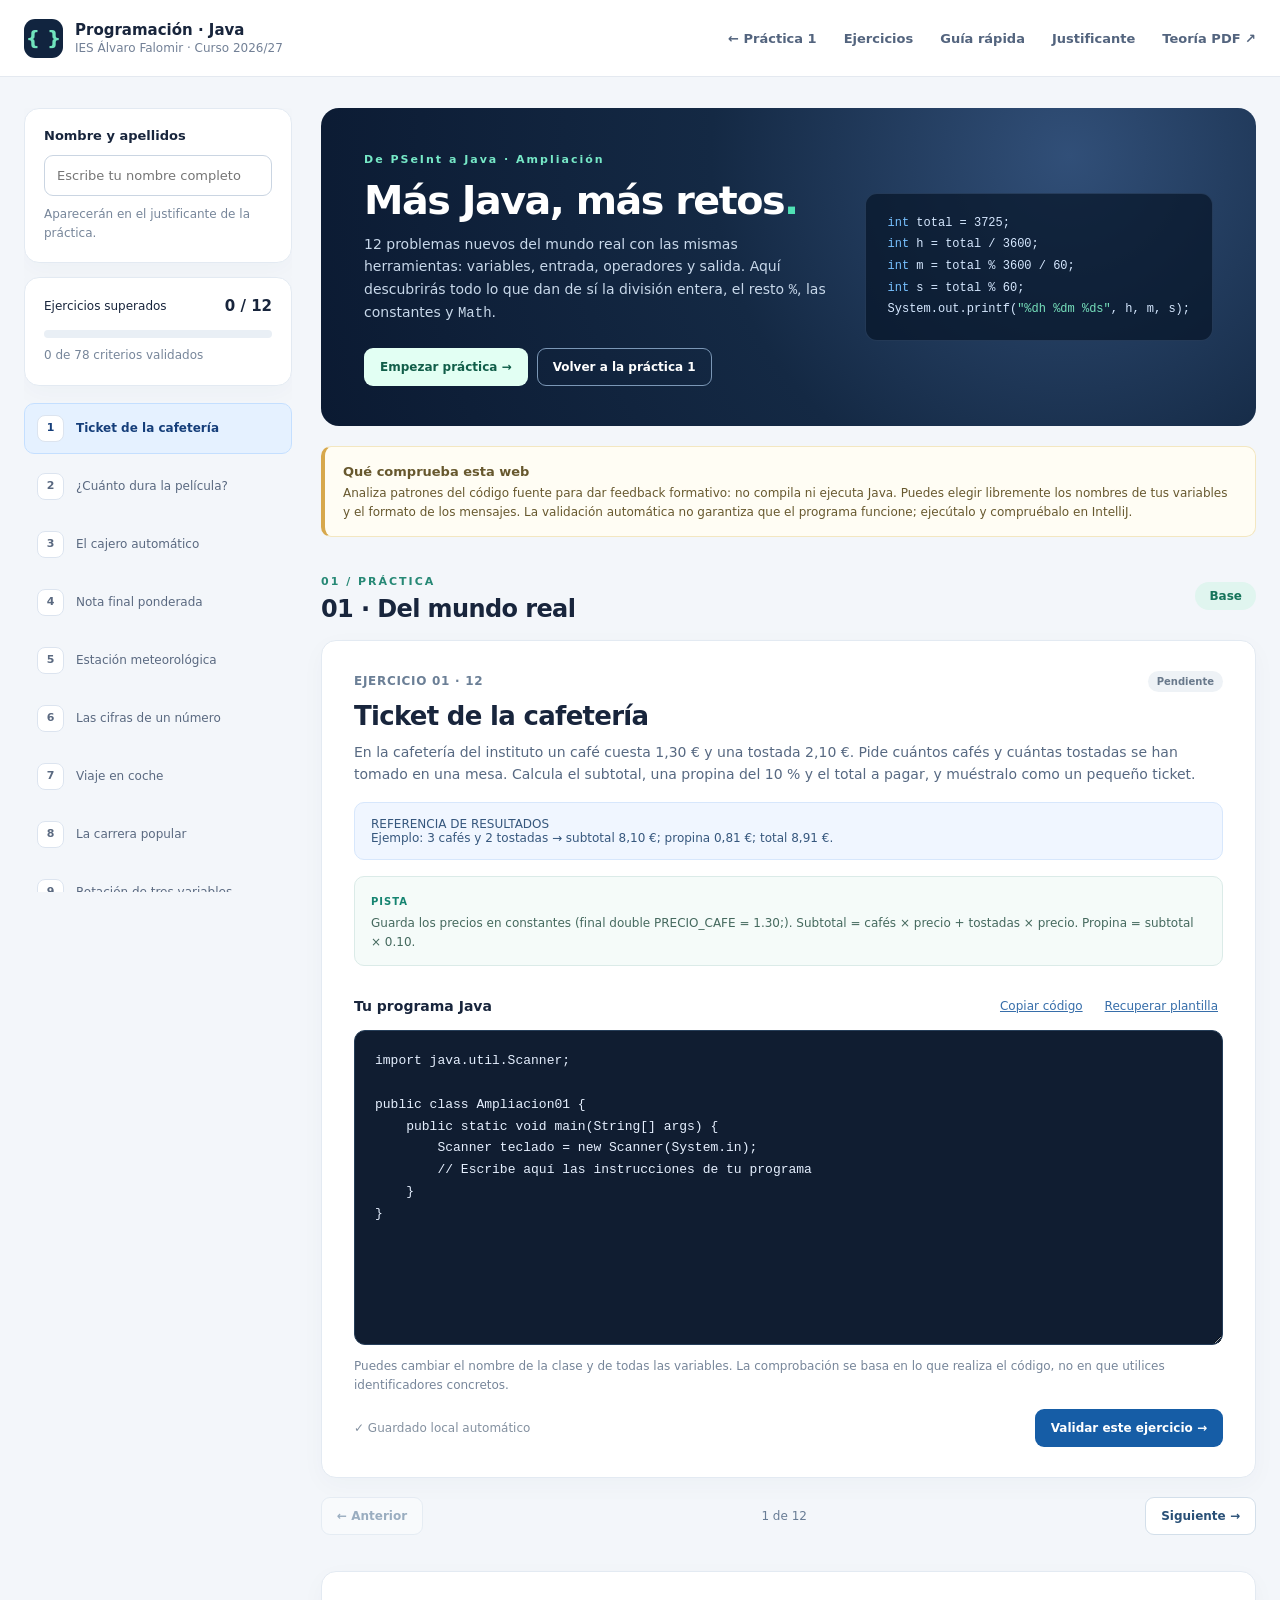
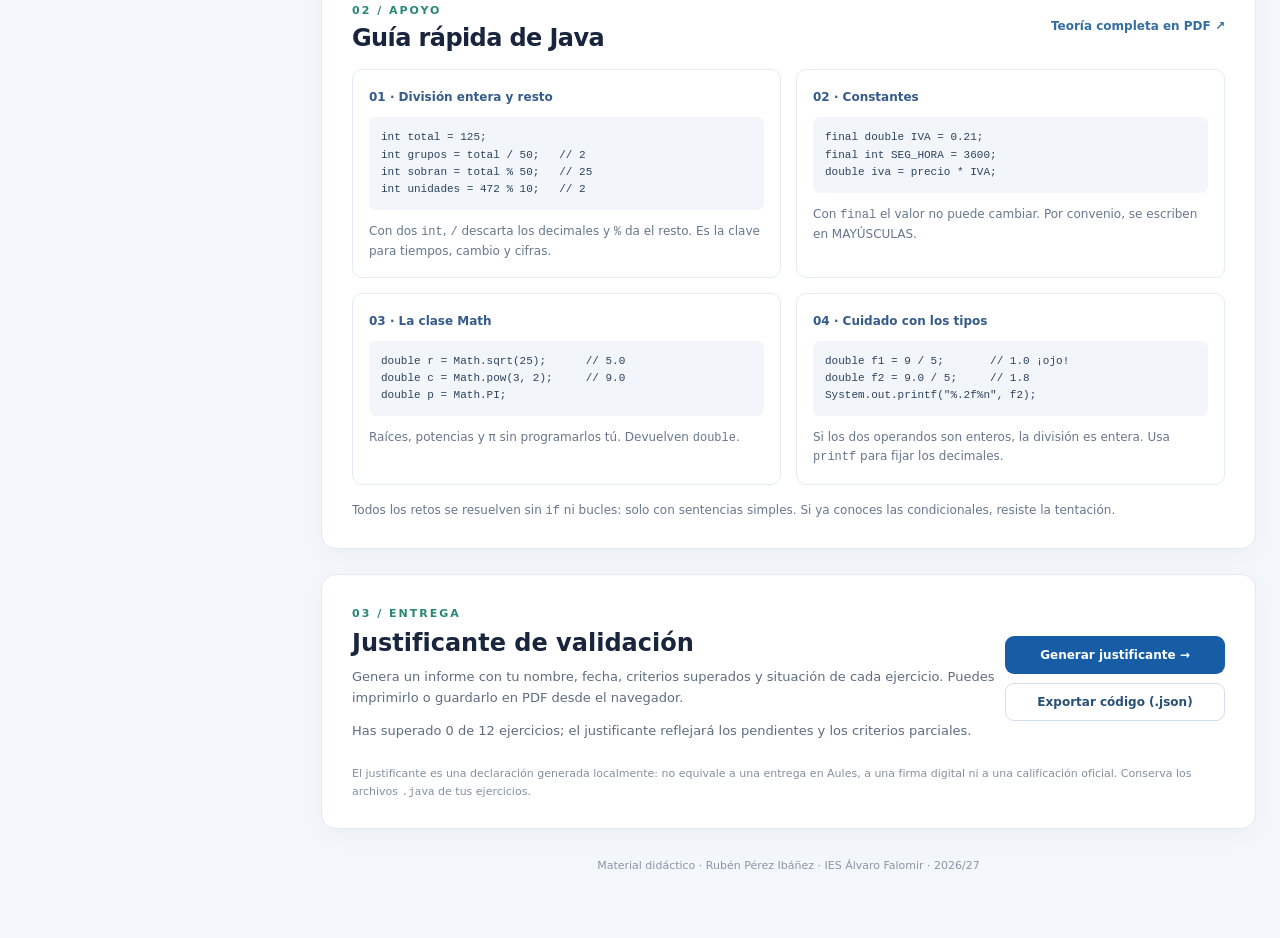
==== ampliacion.html @ 6fe782b8 "actualización amplaicion" ====
<!doctype html>
<html lang="es">
<head>
  <meta charset="utf-8">
  <meta name="viewport" content="width=device-width, initial-scale=1">
  <meta name="theme-color" content="#111d34">
  <meta name="description" content="Ampliación de Java: 12 retos de sentencias simples con autovalidación formativa y justificante imprimible.">
  <title>Java paso a paso · Ampliación · Rubén Pérez Ibáñez</title>
  <link rel="stylesheet" href="styles.css">
  <script defer src="validator.js"></script>
  <script defer src="validator-ampliacion.js"></script>
  <script defer src="app.js"></script>
</head>
<body>
  <header class="topbar">
    <a href="#inicio" class="brand"><span class="brand-mark">{ }</span><span><strong>Programación · Java</strong><small>IES Álvaro Falomir · Curso 2026/27</small></span></a>
    <nav class="toplinks" aria-label="Navegación principal"><a href="index.html">← Práctica 1</a><a href="#ejercicios">Ejercicios</a><a href="#guia">Guía rápida</a><a href="#entrega">Justificante</a><a href="material/Teoria_Java_elementos_basicos.pdf" target="_blank" rel="noopener">Teoría PDF ↗</a></nav>
  </header>

  <main id="inicio" class="shell">
    <aside class="sidebar">
      <section class="panel student-panel"><label for="studentName">Nombre y apellidos</label><input type="text" id="studentName" maxlength="120" placeholder="Escribe tu nombre completo" autocomplete="name"><p class="muted">Aparecerán en el justificante de la práctica.</p></section>
      <section class="panel progress-panel"><div class="inline"><span>Ejercicios superados</span><strong id="progressTotal">0 / 12</strong></div><div class="track"><div id="progressBar"></div></div><p class="muted" id="progressDetail">0 criterios validados</p></section>
      <nav id="exerciseNav" class="exercise-nav" aria-label="Seleccionar ejercicio"></nav>
      <section class="panel side-info"><strong>Modalidad de trabajo</strong><p>Resuelve cada ejercicio en <b>IntelliJ IDEA</b> y pega tu código aquí para recibir orientaciones. Los resultados se conservan en este navegador.</p><button id="resetBtn" class="btn subtle danger" type="button">Borrar mi progreso</button></section>
    </aside>

    <div class="workspace">
      <section class="hero"><div><span class="eyebrow">De PSeInt a Java · Ampliación</span><h1>Más Java, más retos<span class="dot">.</span></h1><p>12 problemas nuevos del mundo real con las mismas herramientas: variables, entrada, operadores y salida. Aquí descubrirás todo lo que dan de sí la división entera, el resto <code>%</code>, las constantes y <code>Math</code>.</p><div class="hero-actions"><a class="btn light" href="#ejercicios">Empezar práctica →</a><a class="btn outline-light" href="index.html">Volver a la práctica 1</a></div></div><pre aria-hidden="true"><span>int</span> total = 3725;
<span>int</span> h = total / 3600;
<span>int</span> m = total % 3600 / 60;
<span>int</span> s = total % 60;
System.out.printf(<em>"%dh %dm %ds"</em>, h, m, s);</pre></section>
      <section class="notice" role="note"><strong>Qué comprueba esta web</strong><p>Analiza patrones del código fuente para dar feedback formativo: no compila ni ejecuta Java. Puedes elegir libremente los nombres de tus variables y el formato de los mensajes. La validación automática no garantiza que el programa funcione; ejecútalo y compruébalo en IntelliJ.</p></section>
      <section id="ejercicios" class="exercise-area"><div class="section-head"><div><span class="eyebrow dark">01 / PRÁCTICA</span><h2 id="exerciseHeading">Ampliación · Sentencias simples</h2></div><span id="levelBadge" class="badge">Base</span></div>
        <div class="exercise-card"><div class="number-row"><span id="exerciseNumber">Ejercicio 01 · 12</span><span id="exerciseState" class="pill">Pendiente</span></div><h3 id="exerciseTitle"></h3><p id="exerciseDesc" class="desc"></p><div id="exerciseData" class="data-box" hidden></div><div class="hint"><span>PISTA</span><p id="exerciseHint"></p></div>
          <div class="editor-head"><label for="codeEditor">Tu programa Java</label><div class="editor-actions"><button id="copyBtn" class="text-btn" type="button">Copiar código</button><button id="templateBtn" class="text-btn" type="button">Recuperar plantilla</button></div></div>
          <textarea id="codeEditor" spellcheck="false" autocapitalize="off" autocomplete="off" autocorrect="off" aria-describedby="editorHelp"></textarea><p id="editorHelp" class="muted editor-help">Puedes cambiar el nombre de la clase y de todas las variables. La comprobación se basa en lo que realiza el código, no en que utilices identificadores concretos.</p>
          <div class="editor-bottom"><span id="saveState" role="status">Guardado local automático</span><button id="validateBtn" class="btn primary" type="button">Validar este ejercicio →</button></div>
          <div id="feedback" class="feedback" aria-live="polite" hidden></div>
        </div>
        <div class="exercise-pagination"><button id="prevBtn" class="btn outline" type="button">← Anterior</button><span id="pagerText">1 de 12</span><button id="nextBtn" class="btn outline" type="button">Siguiente →</button></div>
      </section>

      <section id="guia" class="section-panel guide"><div class="section-head"><div><span class="eyebrow dark">02 / APOYO</span><h2>Guía rápida de Java</h2></div><a href="material/Teoria_Java_elementos_basicos.pdf" target="_blank" rel="noopener" class="small-link">Teoría completa en PDF ↗</a></div><div class="guide-grid"><article><b>01 · División entera y resto</b><pre>int total = 125;
int grupos = total / 50;   // 2
int sobran = total % 50;   // 25
int unidades = 472 % 10;   // 2</pre><p>Con dos <code>int</code>, <code>/</code> descarta los decimales y <code>%</code> da el resto. Es la clave para tiempos, cambio y cifras.</p></article><article><b>02 · Constantes</b><pre>final double IVA = 0.21;
final int SEG_HORA = 3600;
double iva = precio * IVA;</pre><p>Con <code>final</code> el valor no puede cambiar. Por convenio, se escriben en MAYÚSCULAS.</p></article><article><b>03 · La clase Math</b><pre>double r = Math.sqrt(25);      // 5.0
double c = Math.pow(3, 2);     // 9.0
double p = Math.PI;</pre><p>Raíces, potencias y π sin programarlos tú. Devuelven <code>double</code>.</p></article><article><b>04 · Cuidado con los tipos</b><pre>double f1 = 9 / 5;       // 1.0 ¡ojo!
double f2 = 9.0 / 5;     // 1.8
System.out.printf("%.2f%n", f2);</pre><p>Si los dos operandos son enteros, la división es entera. Usa <code>printf</code> para fijar los decimales.</p></article></div><p class="guide-foot">Todos los retos se resuelven sin <code>if</code> ni bucles: solo con sentencias simples. Si ya conoces las condicionales, resiste la tentación.</p></section>
      <section id="entrega" class="finish section-panel"><div><span class="eyebrow dark">03 / ENTREGA</span><h2>Justificante de validación</h2><p>Genera un informe con tu nombre, fecha, criterios superados y situación de cada ejercicio. Puedes imprimirlo o guardarlo en PDF desde el navegador.</p><p id="finishStatus" class="muted"></p></div><div class="finish-actions"><button class="btn primary" type="button" id="receiptBtn">Generar justificante →</button><button class="btn outline" type="button" id="exportBtn">Exportar código (.json)</button></div><p class="legal">El justificante es una declaración generada localmente: no equivale a una entrega en Aules, a una firma digital ni a una calificación oficial. Conserva los archivos <code>.java</code> de tus ejercicios.</p></section>
      <footer class="footer">Material didáctico · Rubén Pérez Ibáñez · IES Álvaro Falomir · 2026/27</footer>
    </div>
  </main>

  <div id="receiptModal" class="modal" hidden><div class="backdrop" data-close></div><section class="modal-dialog" role="dialog" aria-modal="true" aria-labelledby="receiptTitle"><div class="modal-toolbar"><strong>Vista previa del justificante</strong><div><button id="printBtn" class="btn primary" type="button">Imprimir / Guardar PDF</button><button id="downloadBtn" class="btn outline" type="button">Descargar HTML</button><button class="btn subtle" type="button" data-close aria-label="Cerrar">Cerrar ×</button></div></div><article id="receiptDocument" class="receipt-document"></article></section></div>
</body>
</html>
---- styles.css ----
:root{font-family:Inter,ui-sans-serif,system-ui,-apple-system,BlinkMacSystemFont,"Segoe UI",sans-serif;color:#18253c;background:#f3f6fa;font-synthesis:none;scroll-behavior:smooth}*{box-sizing:border-box}body{margin:0}button,input,textarea{font:inherit}button{cursor:pointer}a{color:inherit;text-decoration:none}a:focus-visible,button:focus-visible,textarea:focus-visible,input:focus-visible{outline:3px solid #68a6ff;outline-offset:2px}h1,h2,h3,p{margin-top:0}p{line-height:1.6}.topbar{height:77px;background:#fff;border-bottom:1px solid #e4e9f0;display:flex;justify-content:space-between;align-items:center;padding:0 max(24px,calc((100vw - 1430px)/2));gap:24px;position:sticky;top:0;z-index:5}.brand{display:flex;align-items:center;gap:12px;white-space:nowrap}.brand-mark{width:39px;height:39px;border-radius:11px;background:#11243f;color:#70e4bd;display:grid;place-items:center;font-weight:800;font-size:20px}.brand strong,.brand small{display:block}.brand strong{font-size:15px}.brand small{color:#728096;margin-top:2px;font-size:12px}.toplinks{display:flex;align-items:center;gap:27px;color:#53647e;font-size:13px;font-weight:650}.toplinks a:hover,.small-link:hover{text-decoration:underline}.shell{max-width:1430px;margin:0 auto;padding:31px 24px 72px;display:grid;grid-template-columns:268px minmax(0,1fr);align-items:start;gap:29px}.sidebar{position:sticky;top:108px;max-height:calc(100vh - 116px);overflow:auto;scrollbar-width:thin}.panel,.exercise-card,.section-panel{border:1px solid #e3eaf2;background:#fff;border-radius:15px;box-shadow:0 7px 25px #20385708}.panel{padding:19px;margin-bottom:14px}.panel label{font-size:13px;font-weight:800;display:block;margin-bottom:12px}.panel input{border:1px solid #cad5e2;border-radius:9px;width:100%;padding:12px;font-size:13px}.muted{color:#77869a;font-size:12px;line-height:1.6}.student-panel .muted{margin:9px 0 0}.inline,.number-row,.editor-head,.editor-bottom,.exercise-pagination,.section-head{display:flex;justify-content:space-between;align-items:center;gap:13px}.inline{font-size:12px}.inline strong{font-size:15px}.track{height:8px;border-radius:10px;background:#e9eff5;overflow:hidden;margin:15px 0 8px}.track>div{height:100%;width:0;background:linear-gradient(90deg,#10af92,#45d2a0);transition:width .25s}.progress-panel p{margin:0}.exercise-nav{display:grid;gap:7px;margin:17px 0}.nav-item{width:100%;border:1px solid transparent;background:transparent;text-align:left;display:flex;align-items:center;gap:12px;border-radius:10px;padding:11px 12px;color:#5a6980;font-size:12px;line-height:1.35}.nav-item:hover{background:#eaf0f8}.nav-item.active{background:#e5f1ff;border-color:#c4dfff;color:#153e7a;font-weight:750}.nav-id{width:27px;height:27px;background:#fff;border:1px solid #dce4ef;border-radius:8px;display:grid;place-items:center;flex:none;font-size:11px;font-weight:700}.nav-item.done .nav-id{background:#d9f8ec;border-color:#b1ebd6;color:#087b57}.nav-item.partial .nav-id{background:#fff5d9;border-color:#f8e6ae;color:#95690b}.side-info strong{font-size:13px}.side-info p{font-size:12px;color:#627186;margin:9px 0 12px}.side-info button{width:100%;justify-content:center}.workspace{min-width:0}.hero{border-radius:18px;background:radial-gradient(circle at 80% 15%,#314f78 0,#142944 45%,#0b1a32 100%);color:white;display:flex;gap:25px;align-items:center;justify-content:space-between;padding:40px 43px;min-height:265px;overflow:hidden}.eyebrow{font-size:11px;letter-spacing:2px;font-weight:800;color:#76e8c7}.eyebrow.dark{color:#268875}.hero h1{font-size:clamp(31px,3.1vw,45px);margin:10px 0;font-weight:850;letter-spacing:-1.5px}.dot{color:#50e1b5}.hero p{color:#c8d8ea;max-width:590px;margin-bottom:23px;font-size:14px}.hero pre{color:#d6e8ff;background:#071427b3;padding:19px 22px;border:1px solid #52729b55;border-radius:12px;font:12px/1.8 ui-monospace,SFMono-Regular,Menlo,monospace;white-space:pre;flex:none}.hero pre span{color:#77c1ff}.hero pre em{color:#77e1bc;font-style:normal}.hero-actions{display:flex;gap:9px;flex-wrap:wrap}.btn{border:1px solid transparent;border-radius:9px;padding:10px 15px;font-size:12px;font-weight:750;display:inline-flex;align-items:center;justify-content:center;gap:5px;min-height:38px;transition:transform .12s,filter .12s}.btn:hover{filter:brightness(.96);transform:translateY(-1px)}.btn:disabled{opacity:.44;cursor:not-allowed;transform:none}.btn.primary{background:#165da6;color:white}.btn.light{background:#e2fff3;color:#115e49}.btn.outline-light{background:transparent;border-color:#7b97b6;color:#fff}.btn.outline{background:#fff;border-color:#d3dfea;color:#295077}.btn.subtle{background:#f3f6fa;color:#42566c}.btn.danger{color:#b64248}.notice{background:#fffdf4;border:1px solid #f3e7c1;border-left:4px solid #d7a84c;border-radius:10px;margin:20px 0 33px;padding:14px 18px;color:#67582e}.notice strong{font-size:13px}.notice p{margin:4px 0 0;font-size:12px}.section-head{margin:0 0 17px}.section-head h2{font-size:24px;letter-spacing:-.6px;margin:6px 0 0}.badge{background:#e0f5ef;color:#16745b;border-radius:30px;padding:7px 14px;font-size:12px;font-weight:750}.exercise-card{padding:30px 32px}.number-row{margin-bottom:9px;font-size:12px;letter-spacing:.7px;color:#6b7f96;font-weight:800;text-transform:uppercase}.pill{border-radius:30px;background:#eef2f6;color:#69798b;padding:5px 9px;font-size:10px;text-transform:none;letter-spacing:0}.pill.ok{color:#137756;background:#ddf8ed}.pill.partial{color:#92660b;background:#fff3d5}.exercise-card h3{font-size:26px;margin:8px 0 10px;letter-spacing:-.7px}.exercise-card .desc{font-size:14px;white-space:pre-line;color:#576982}.data-box{background:#f0f6ff;border:1px solid #d7e7fc;border-radius:10px;padding:14px 16px;white-space:pre-line;font-size:12px;color:#36577d;margin:16px 0}.hint{border:1px solid #dbebe8;background:#f5fbf9;border-radius:10px;padding:13px 16px;margin:15px 0 28px}.hint span{font-size:10px;letter-spacing:1px;color:#158471;font-weight:850}.hint p{margin:5px 0 0;color:#45695e;font-size:12px}.editor-head{margin-bottom:12px}.editor-head label{font-size:14px;font-weight:800}.editor-actions{display:flex;gap:12px}.text-btn{border:0;background:none;color:#376eaa;font-size:12px;padding:5px;text-decoration:underline}.text-btn:hover{color:#0b477d}textarea{background:#101d31;color:#e6f0ff;width:100%;height:315px;padding:19px 20px;border:1px solid #263e59;border-radius:11px;resize:vertical;tab-size:4;font:13px/1.68 ui-monospace,SFMono-Regular,Consolas,monospace}.editor-help{margin:8px 0 14px}.editor-bottom{flex-wrap:wrap}.editor-bottom span{font-size:12px;color:#8491a0}.feedback{margin-top:22px;border:1px solid #d8e2eb;background:#f6f8fb;border-radius:12px;padding:20px}.feedback.success{border-color:#b9e8d0;background:#f1fcf6}.feedback.partial{border-color:#f2dfb2;background:#fffaf0}.feedback h4{margin:0 0 7px;font-size:14px}.feedback .feedback-summary{margin:0 0 12px;font-size:12px;color:#556984}.check-list{display:grid;gap:7px}.check-row{display:flex;gap:9px;font-size:12px;line-height:1.5;align-items:baseline}.check-row .check-sign{font-weight:900;color:#b47b12;min-width:16px}.check-row.passed .check-sign{color:#0f9266}.check-row.pending{color:#7b6d55}.exercise-pagination{margin:19px 0 36px}.exercise-pagination span{color:#687c95;font-size:12px}.section-panel{padding:27px 30px;margin-top:25px}.guide-grid{display:grid;grid-template-columns:1fr 1fr;gap:15px}.guide-grid article{border:1px solid #e4edf5;border-radius:10px;padding:16px;min-width:0}.guide-grid b{color:#355b8a;font-size:12px}.guide-grid pre{font:11px/1.55 ui-monospace,Consolas,monospace;white-space:pre-wrap;background:#f2f5f9;color:#2c435e;padding:12px;border-radius:7px;overflow-x:auto;margin:12px 0}.guide-grid p,.guide-foot{font-size:12px;color:#67778d;margin:0}.guide-foot{margin-top:16px}.small-link{color:#336ea1;font-size:12px;font-weight:650}.finish{display:flex;align-items:center;flex-wrap:wrap;gap:10px;justify-content:space-between}.finish>div:first-child{flex:1 1 360px}.finish h2{margin:8px 0 10px}.finish p{font-size:13px;color:#5d6d81}.finish-actions{display:grid;gap:9px}.finish-actions .btn{width:220px}.finish .legal{width:100%;margin:0;font-size:11px;color:#8290a0}.footer{text-align:center;color:#8a96a5;font-size:11px;margin-top:30px}.modal[hidden]{display:none}.modal{position:fixed;inset:0;z-index:10;display:grid;place-items:center;padding:18px}.backdrop{position:absolute;inset:0;background:#0a1934b8}.modal-dialog{position:relative;z-index:1;width:min(940px,100%);max-height:95vh;overflow:auto;background:#edf2f8;border-radius:16px;padding:18px}.modal-toolbar{position:sticky;top:-18px;z-index:2;background:#edf2f8;padding:9px 2px 15px;display:flex;align-items:center;justify-content:space-between;gap:14px;flex-wrap:wrap}.modal-toolbar strong{font-size:13px}.modal-toolbar>div{display:flex;gap:7px;flex-wrap:wrap}.receipt-document{background:white;max-width:790px;margin:0 auto;padding:42px 45px;min-height:740px;box-shadow:0 6px 25px #25365017;color:#1b293d}.receipt-head{display:flex;gap:15px;align-items:center;border-bottom:2px solid #243d5b;padding-bottom:18px}.receipt-mark{width:46px;height:46px;display:grid;place-items:center;border-radius:12px;background:#e5f8ef;color:#147954;font-size:26px;font-weight:900}.receipt-head span{font-size:12px;color:#728096}.receipt-head h2{margin:4px 0 0;font-size:24px}.receipt-grid{display:grid;grid-template-columns:1fr 1fr;gap:12px;margin-top:19px}.receipt-grid div{border:1px solid #e8edf3;background:#f7f9fc;padding:11px 13px;border-radius:7px;min-width:0}.receipt-grid .wide{grid-column:1/-1}.receipt-grid span{display:block;color:#748299;font-size:10px;margin-bottom:4px}.receipt-grid strong{display:block;overflow-wrap:anywhere;font-size:12px}.receipt-document h3{font-size:15px;margin:23px 0 8px}.receipt-table{width:100%;border-collapse:collapse;font-size:11px}.receipt-table th{background:#f0f5fa;color:#607189;text-align:left}.receipt-table th,.receipt-table td{padding:9px 7px;border-bottom:1px solid #e1e8ef;vertical-align:top}.receipt-table .done{color:#117452;font-weight:800}.receipt-table .partial{color:#98711e;font-weight:800}.receipt-table .pending{color:#8c96a3}.receipt-note{font-size:10px;color:#7b899b;margin-top:20px}.receipt-code{font-family:ui-monospace,Consolas,monospace;letter-spacing:1px;font-size:12px}@media(max-width:1120px){.hero pre{display:none}.toplinks{gap:14px}}@media(max-width:800px){.topbar{position:static;height:auto;padding:13px 18px;align-items:flex-start;flex-wrap:wrap}.toplinks{flex-wrap:wrap;gap:12px}.shell{display:block;padding:17px 15px}.sidebar{position:static;max-height:none;display:grid;grid-template-columns:1fr 1fr;gap:8px;margin-bottom:15px}.sidebar .panel{margin:0}.exercise-nav{grid-column:1/-1;grid-template-columns:repeat(4,minmax(0,1fr));margin:0}.nav-item{font-size:0;justify-content:center;padding:6px}.nav-item .nav-id{font-size:12px}.side-info{grid-column:1/-1}.hero{min-height:auto;padding:26px}.exercise-card{padding:21px 16px}.section-panel{padding:22px 17px}.guide-grid{grid-template-columns:1fr}.receipt-document{padding:25px 18px}.receipt-grid{grid-template-columns:1fr}.receipt-grid .wide{grid-column:auto}}@media(max-width:420px){.sidebar{grid-template-columns:1fr}.hero h1{font-size:32px}.editor-head{align-items:flex-start}.editor-actions{gap:3px}.modal{padding:0}.modal-dialog{height:100vh;max-height:100vh;border-radius:0}.receipt-table{font-size:9px}}
@media print{@page{size:A4;margin:13mm}body{background:#fff!important}.topbar,.shell,.modal-toolbar,.backdrop{display:none!important}.modal{display:block!important;position:static!important;padding:0!important}.modal[hidden]{display:none!important}.modal-dialog{display:block!important;position:static!important;max-height:none!important;overflow:visible!important;width:100%!important;padding:0!important;background:#fff!important}.receipt-document{max-width:none!important;min-height:0!important;padding:0!important;box-shadow:none!important}.receipt-head{break-after:avoid}.receipt-grid div,.receipt-table tr{break-inside:avoid}.receipt-table th,.receipt-table td{padding:7px 6px}.receipt-note{margin-top:18px}}
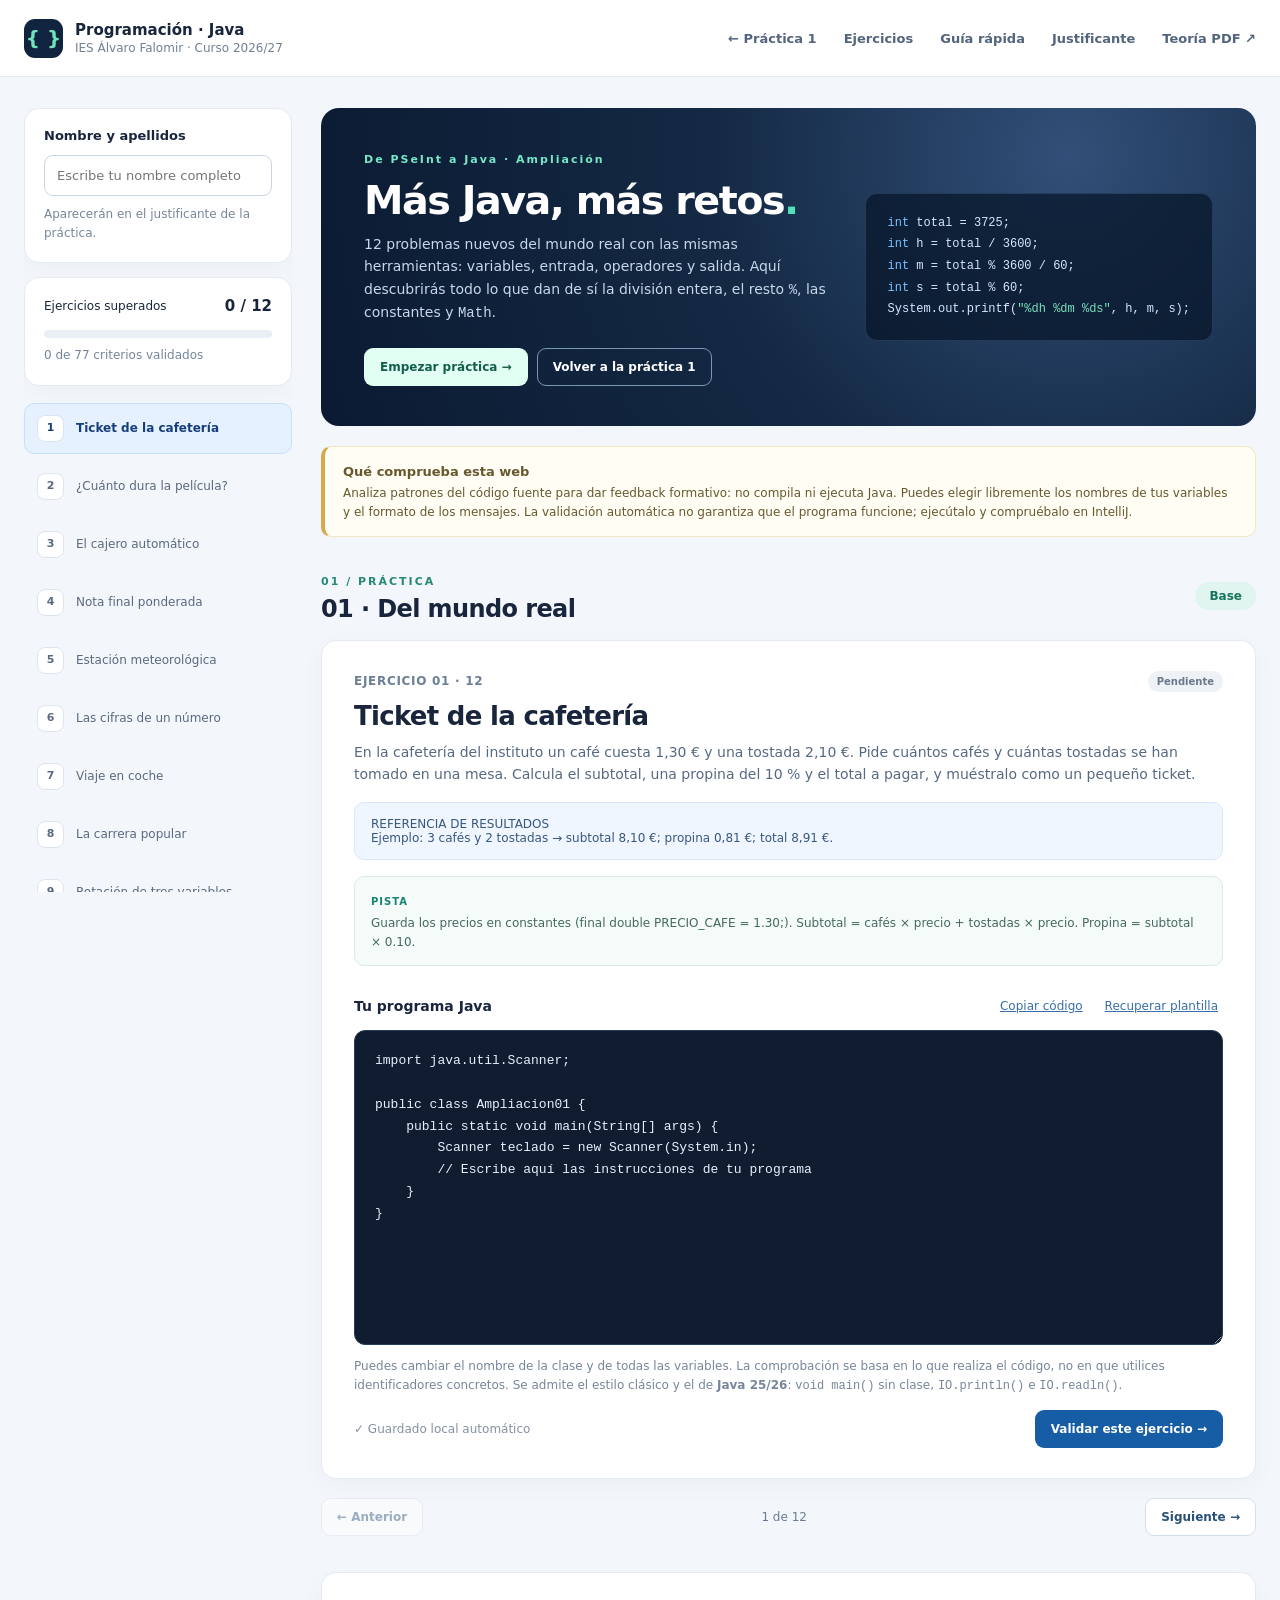
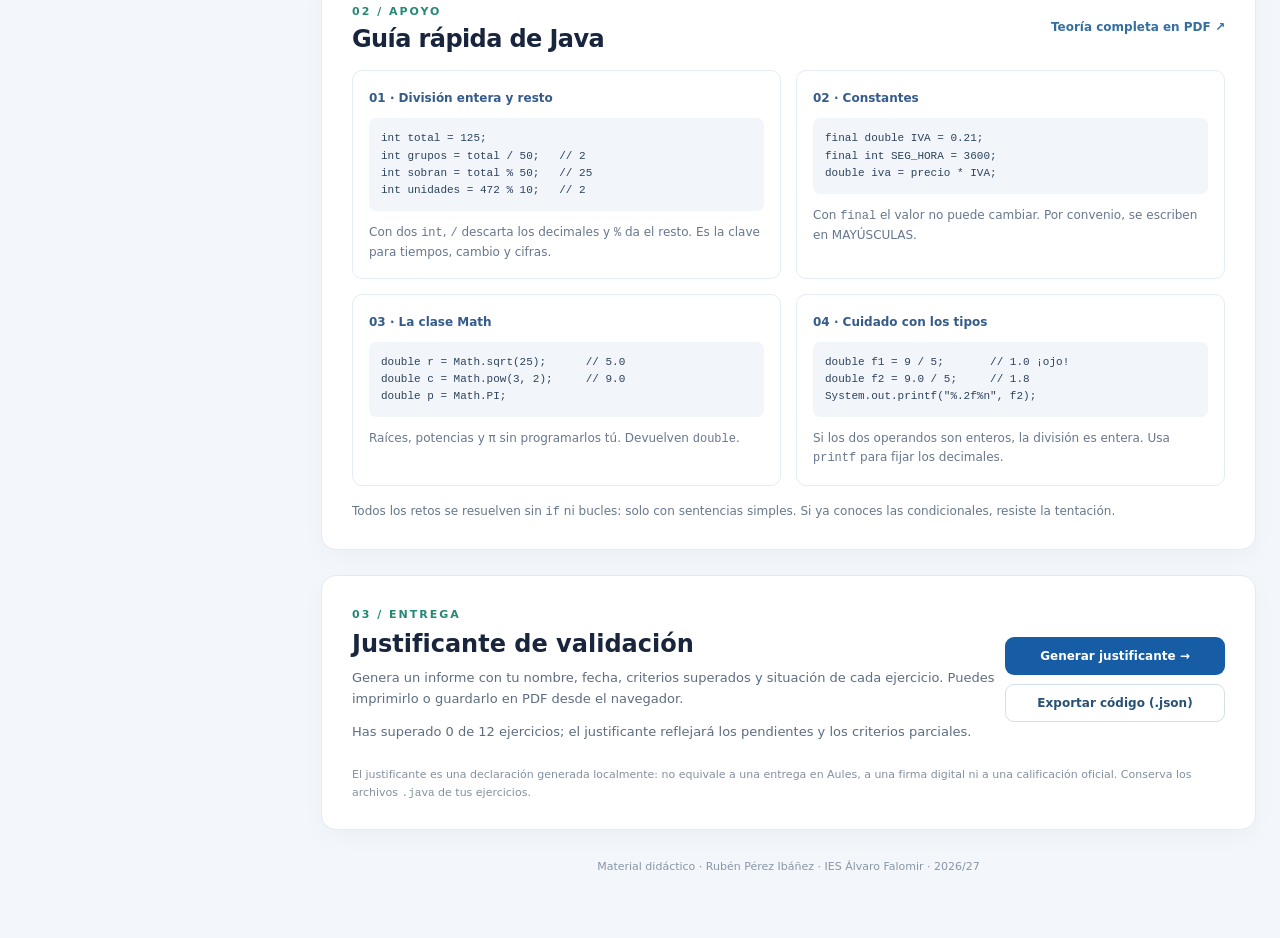
==== commit a1e1271c: "actualización amplaicion" ====
--- a/ampliacion.html
+++ b/ampliacion.html
@@ -35,7 +35,7 @@
       <section id="ejercicios" class="exercise-area"><div class="section-head"><div><span class="eyebrow dark">01 / PRÁCTICA</span><h2 id="exerciseHeading">Ampliación · Sentencias simples</h2></div><span id="levelBadge" class="badge">Base</span></div>
         <div class="exercise-card"><div class="number-row"><span id="exerciseNumber">Ejercicio 01 · 12</span><span id="exerciseState" class="pill">Pendiente</span></div><h3 id="exerciseTitle"></h3><p id="exerciseDesc" class="desc"></p><div id="exerciseData" class="data-box" hidden></div><div class="hint"><span>PISTA</span><p id="exerciseHint"></p></div>
           <div class="editor-head"><label for="codeEditor">Tu programa Java</label><div class="editor-actions"><button id="copyBtn" class="text-btn" type="button">Copiar código</button><button id="templateBtn" class="text-btn" type="button">Recuperar plantilla</button></div></div>
-          <textarea id="codeEditor" spellcheck="false" autocapitalize="off" autocomplete="off" autocorrect="off" aria-describedby="editorHelp"></textarea><p id="editorHelp" class="muted editor-help">Puedes cambiar el nombre de la clase y de todas las variables. La comprobación se basa en lo que realiza el código, no en que utilices identificadores concretos.</p>
+          <textarea id="codeEditor" spellcheck="false" autocapitalize="off" autocomplete="off" autocorrect="off" aria-describedby="editorHelp"></textarea><p id="editorHelp" class="muted editor-help">Puedes cambiar el nombre de la clase y de todas las variables. La comprobación se basa en lo que realiza el código, no en que utilices identificadores concretos. Se admite el estilo clásico y el de <b>Java 25/26</b>: <code>void main()</code> sin clase, <code>IO.println()</code> e <code>IO.readln()</code>.</p>
           <div class="editor-bottom"><span id="saveState" role="status">Guardado local automático</span><button id="validateBtn" class="btn primary" type="button">Validar este ejercicio →</button></div>
           <div id="feedback" class="feedback" aria-live="polite" hidden></div>
         </div>
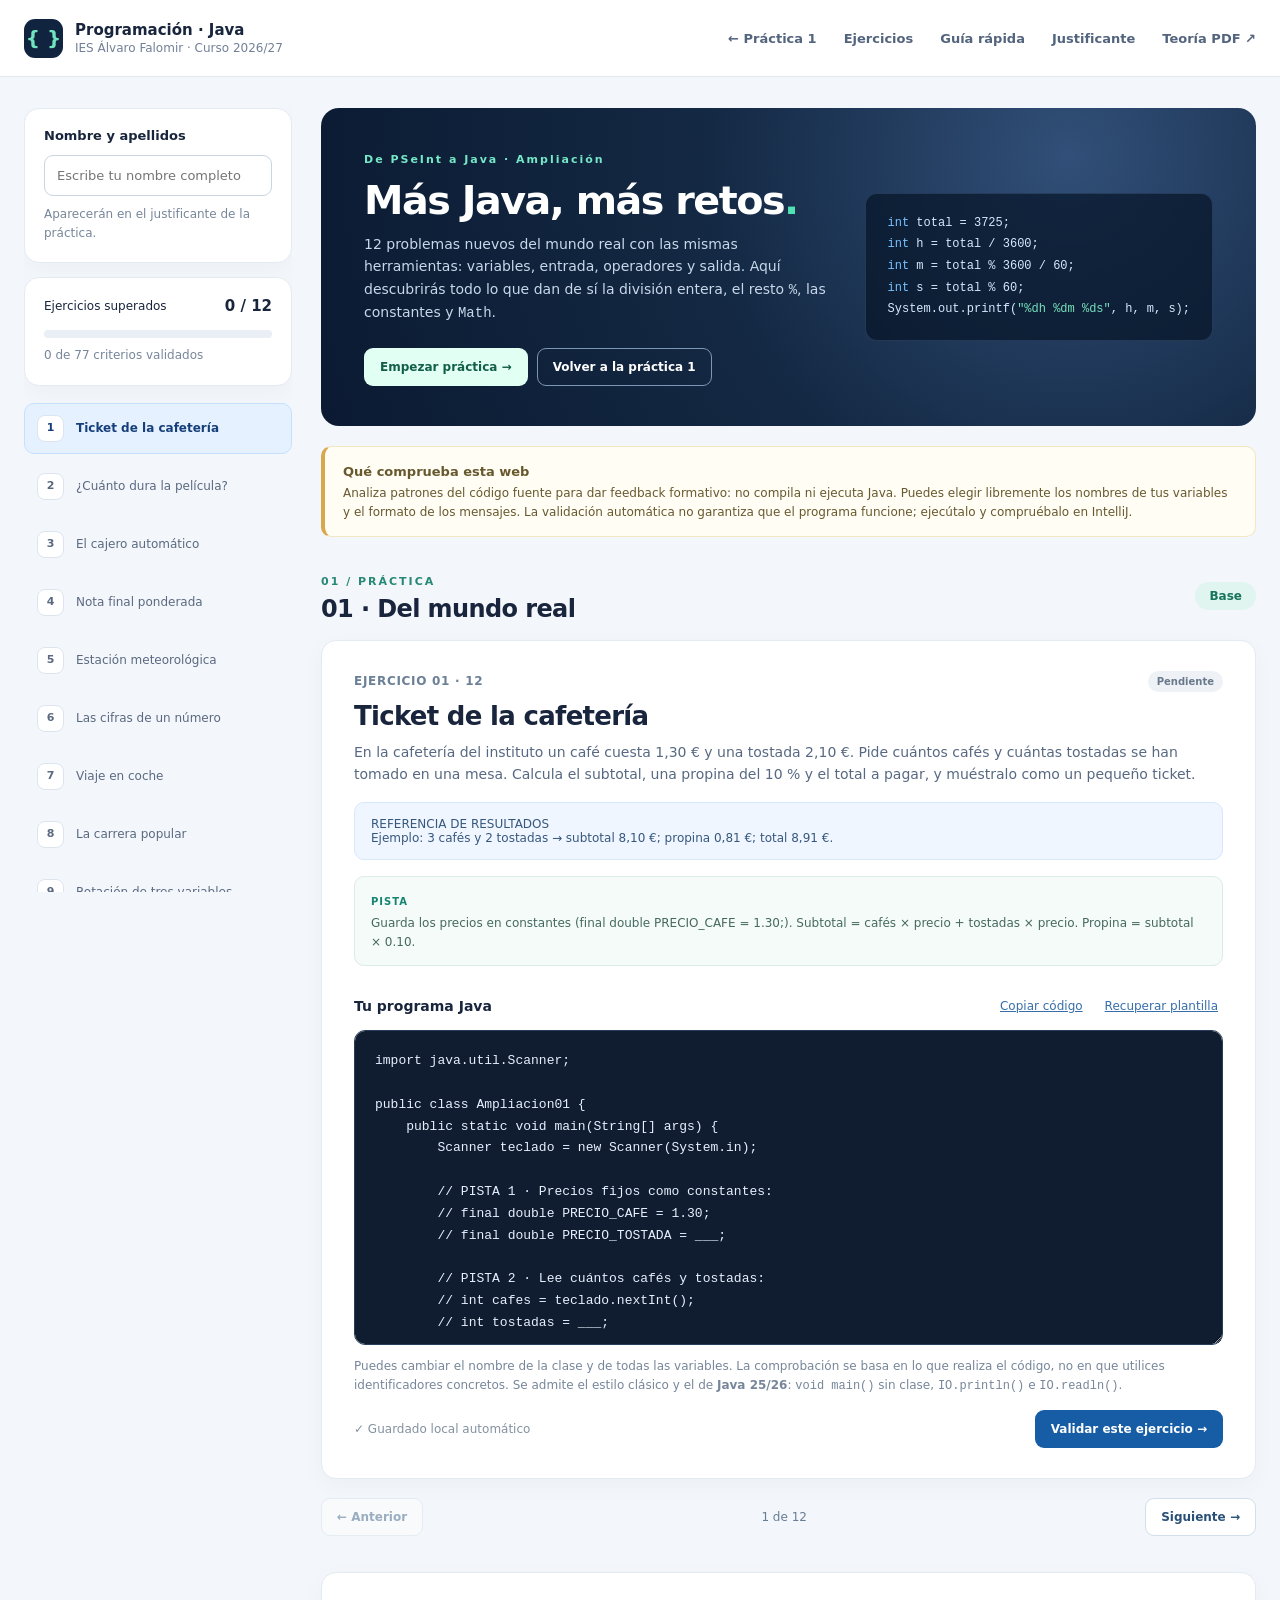
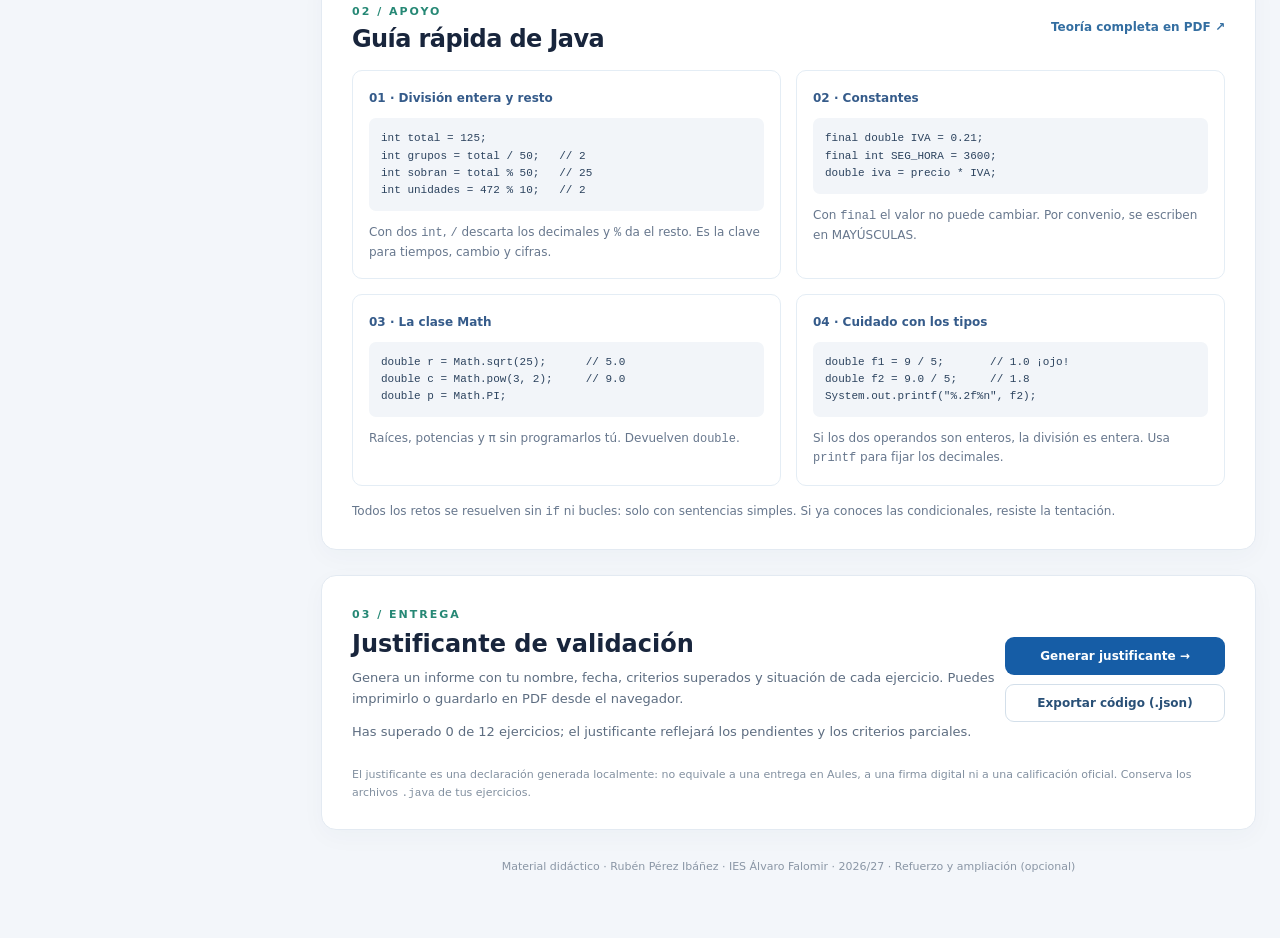
==== commit f25f33ad: "Añadir actividades opcionales de refuerzo y ampliación con validador propio" ====
--- a/ampliacion.html
+++ b/ampliacion.html
@@ -53,7 +53,7 @@
 double f2 = 9.0 / 5;     // 1.8
 System.out.printf("%.2f%n", f2);</pre><p>Si los dos operandos son enteros, la división es entera. Usa <code>printf</code> para fijar los decimales.</p></article></div><p class="guide-foot">Todos los retos se resuelven sin <code>if</code> ni bucles: solo con sentencias simples. Si ya conoces las condicionales, resiste la tentación.</p></section>
       <section id="entrega" class="finish section-panel"><div><span class="eyebrow dark">03 / ENTREGA</span><h2>Justificante de validación</h2><p>Genera un informe con tu nombre, fecha, criterios superados y situación de cada ejercicio. Puedes imprimirlo o guardarlo en PDF desde el navegador.</p><p id="finishStatus" class="muted"></p></div><div class="finish-actions"><button class="btn primary" type="button" id="receiptBtn">Generar justificante →</button><button class="btn outline" type="button" id="exportBtn">Exportar código (.json)</button></div><p class="legal">El justificante es una declaración generada localmente: no equivale a una entrega en Aules, a una firma digital ni a una calificación oficial. Conserva los archivos <code>.java</code> de tus ejercicios.</p></section>
-      <footer class="footer">Material didáctico · Rubén Pérez Ibáñez · IES Álvaro Falomir · 2026/27</footer>
+      <footer class="footer">Material didáctico · Rubén Pérez Ibáñez · IES Álvaro Falomir · 2026/27 · <a href="refuerzo-ampliacion.html">Refuerzo y ampliación (opcional)</a></footer>
     </div>
   </main>
 
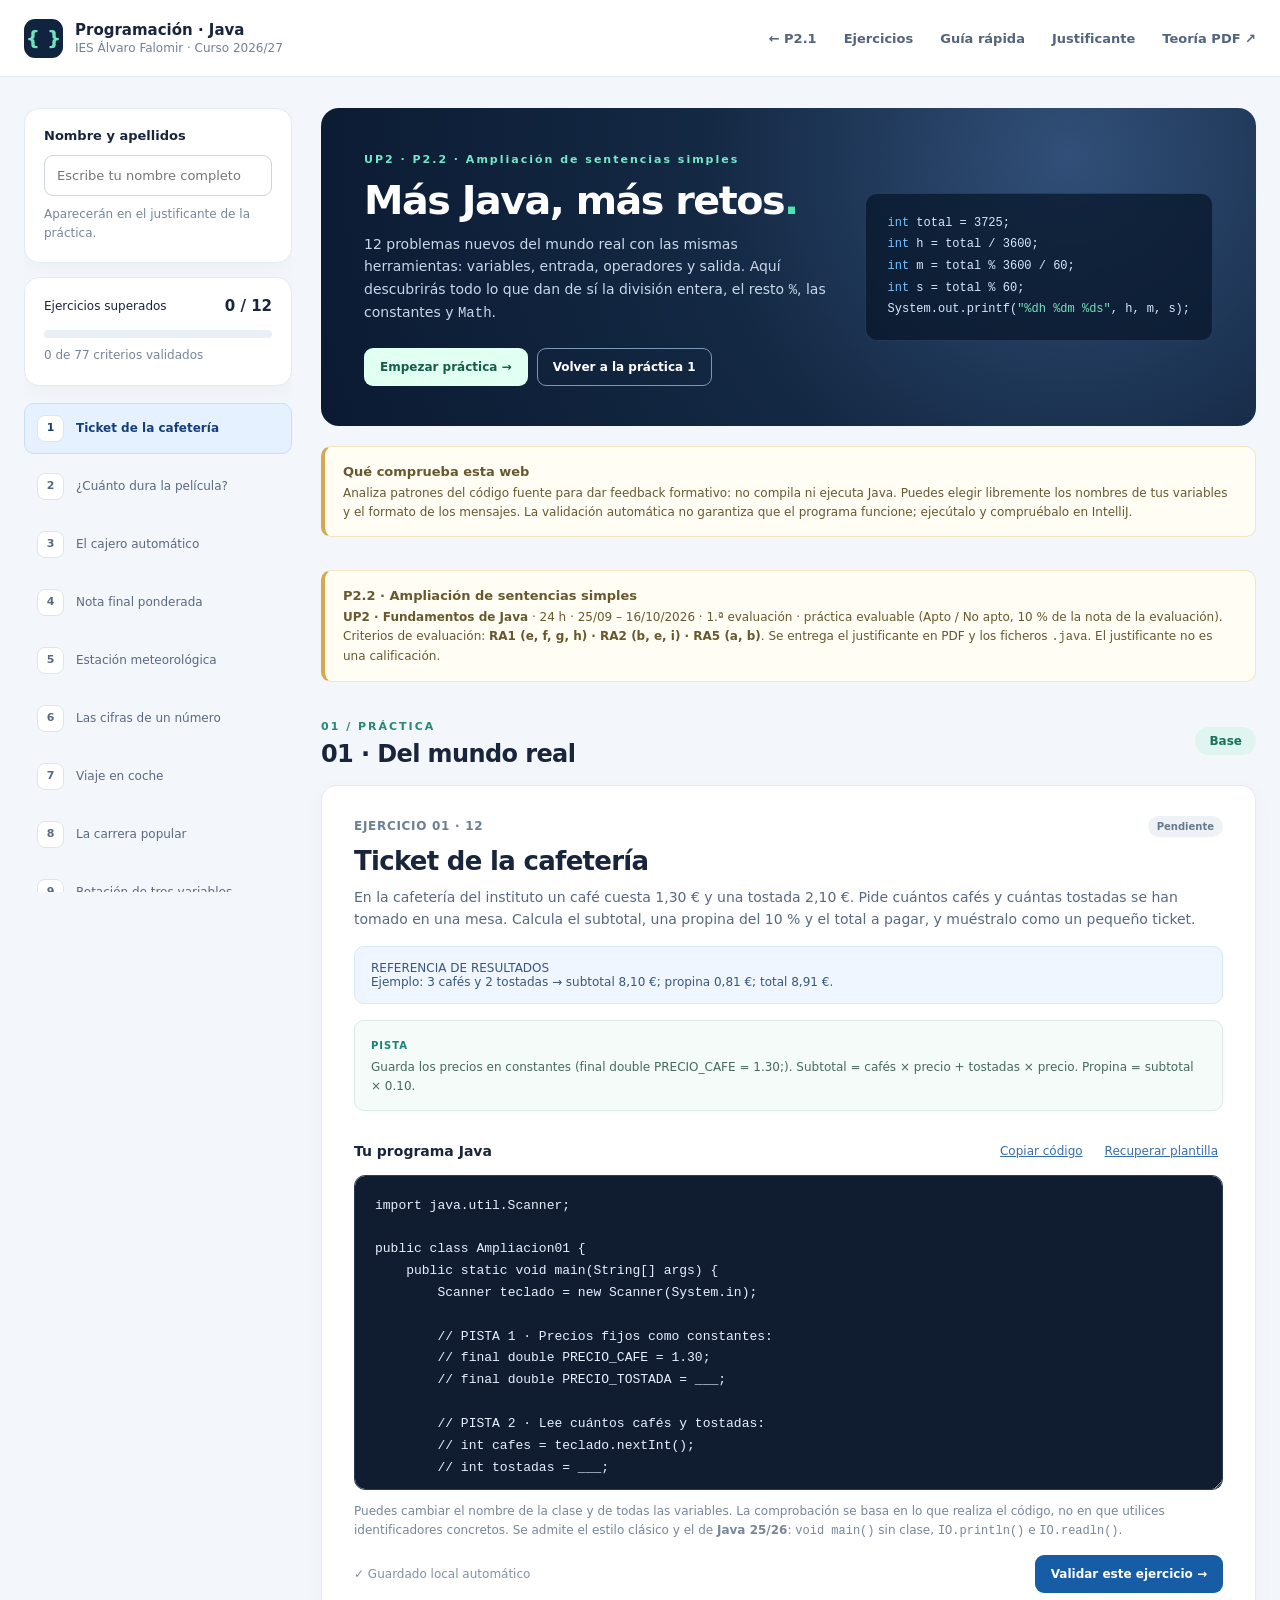
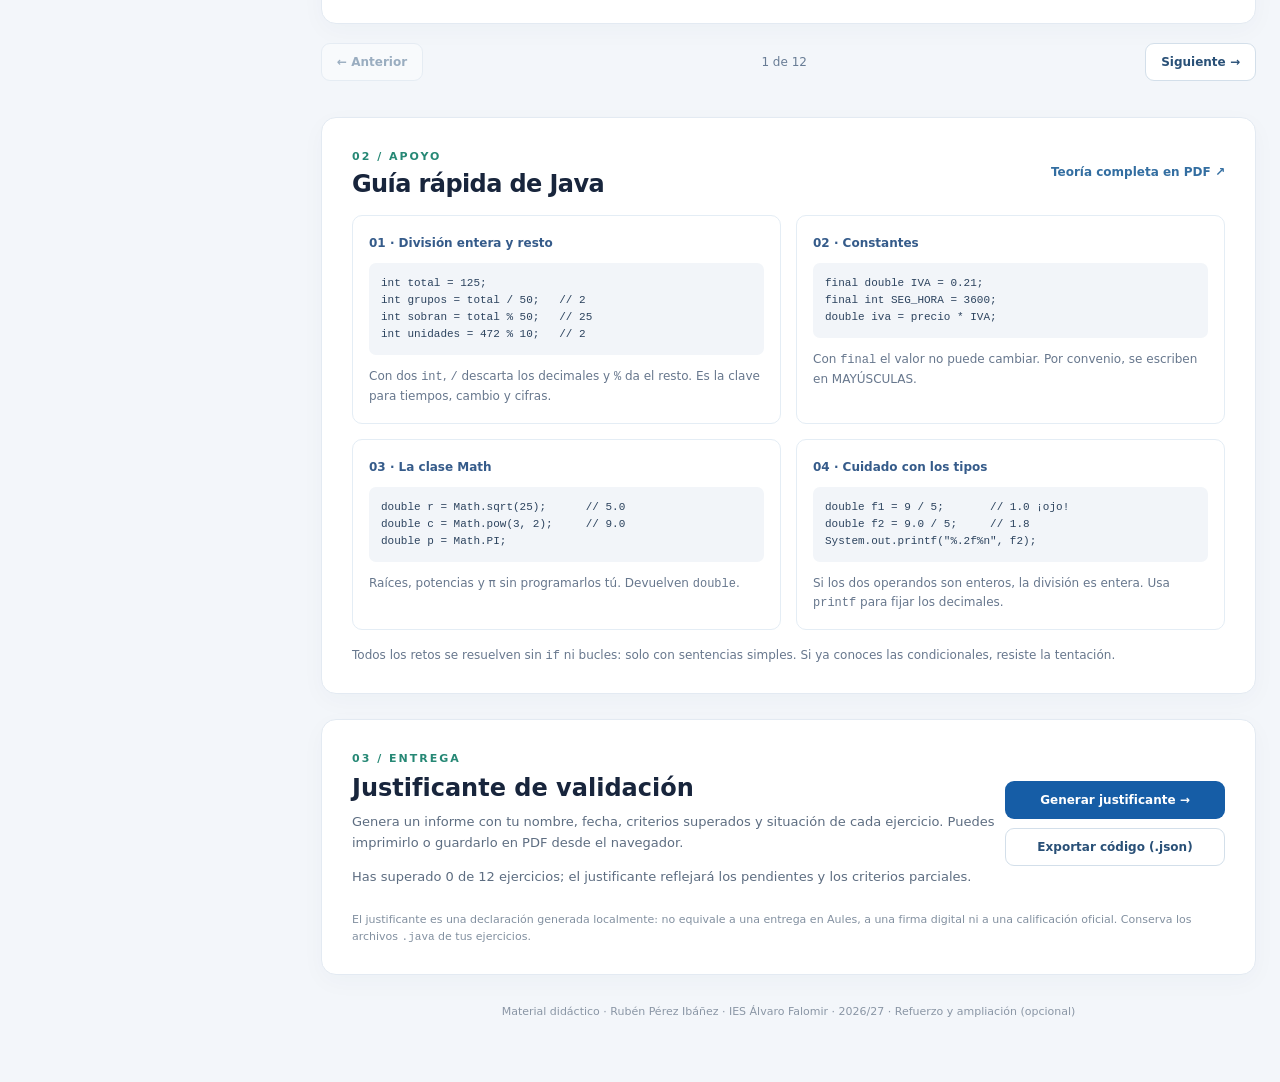
==== commit bc82efcc: "Documentación alineada con la programación didáctica 2026-27 (RA/CE, prácticas, calificación Apto/No" ====
--- a/ampliacion.html
+++ b/ampliacion.html
@@ -14,7 +14,7 @@
 <body>
   <header class="topbar">
     <a href="#inicio" class="brand"><span class="brand-mark">{ }</span><span><strong>Programación · Java</strong><small>IES Álvaro Falomir · Curso 2026/27</small></span></a>
-    <nav class="toplinks" aria-label="Navegación principal"><a href="index.html">← Práctica 1</a><a href="#ejercicios">Ejercicios</a><a href="#guia">Guía rápida</a><a href="#entrega">Justificante</a><a href="material/Teoria_Java_elementos_basicos.pdf" target="_blank" rel="noopener">Teoría PDF ↗</a></nav>
+    <nav class="toplinks" aria-label="Navegación principal"><a href="index.html">← P2.1</a><a href="#ejercicios">Ejercicios</a><a href="#guia">Guía rápida</a><a href="#entrega">Justificante</a><a href="material/Teoria_Java_elementos_basicos.pdf" target="_blank" rel="noopener">Teoría PDF ↗</a></nav>
   </header>
 
   <main id="inicio" class="shell">
@@ -26,12 +26,13 @@
     </aside>
 
     <div class="workspace">
-      <section class="hero"><div><span class="eyebrow">De PSeInt a Java · Ampliación</span><h1>Más Java, más retos<span class="dot">.</span></h1><p>12 problemas nuevos del mundo real con las mismas herramientas: variables, entrada, operadores y salida. Aquí descubrirás todo lo que dan de sí la división entera, el resto <code>%</code>, las constantes y <code>Math</code>.</p><div class="hero-actions"><a class="btn light" href="#ejercicios">Empezar práctica →</a><a class="btn outline-light" href="index.html">Volver a la práctica 1</a></div></div><pre aria-hidden="true"><span>int</span> total = 3725;
+      <section class="hero"><div><span class="eyebrow">UP2 · P2.2 · Ampliación de sentencias simples</span><h1>Más Java, más retos<span class="dot">.</span></h1><p>12 problemas nuevos del mundo real con las mismas herramientas: variables, entrada, operadores y salida. Aquí descubrirás todo lo que dan de sí la división entera, el resto <code>%</code>, las constantes y <code>Math</code>.</p><div class="hero-actions"><a class="btn light" href="#ejercicios">Empezar práctica →</a><a class="btn outline-light" href="index.html">Volver a la práctica 1</a></div></div><pre aria-hidden="true"><span>int</span> total = 3725;
 <span>int</span> h = total / 3600;
 <span>int</span> m = total % 3600 / 60;
 <span>int</span> s = total % 60;
 System.out.printf(<em>"%dh %dm %ds"</em>, h, m, s);</pre></section>
       <section class="notice" role="note"><strong>Qué comprueba esta web</strong><p>Analiza patrones del código fuente para dar feedback formativo: no compila ni ejecuta Java. Puedes elegir libremente los nombres de tus variables y el formato de los mensajes. La validación automática no garantiza que el programa funcione; ejecútalo y compruébalo en IntelliJ.</p></section>
+      <section class="notice" role="note"><strong>P2.2 · Ampliación de sentencias simples</strong><p><b>UP2 · Fundamentos de Java</b> · 24 h · 25/09 – 16/10/2026 · 1.ª evaluación · práctica evaluable (Apto / No apto, 10 % de la nota de la evaluación). Criterios de evaluación: <b>RA1 (e, f, g, h) · RA2 (b, e, i) · RA5 (a, b)</b>. Se entrega el justificante en PDF y los ficheros <code>.java</code>. El justificante no es una calificación.</p></section>
       <section id="ejercicios" class="exercise-area"><div class="section-head"><div><span class="eyebrow dark">01 / PRÁCTICA</span><h2 id="exerciseHeading">Ampliación · Sentencias simples</h2></div><span id="levelBadge" class="badge">Base</span></div>
         <div class="exercise-card"><div class="number-row"><span id="exerciseNumber">Ejercicio 01 · 12</span><span id="exerciseState" class="pill">Pendiente</span></div><h3 id="exerciseTitle"></h3><p id="exerciseDesc" class="desc"></p><div id="exerciseData" class="data-box" hidden></div><div class="hint"><span>PISTA</span><p id="exerciseHint"></p></div>
           <div class="editor-head"><label for="codeEditor">Tu programa Java</label><div class="editor-actions"><button id="copyBtn" class="text-btn" type="button">Copiar código</button><button id="templateBtn" class="text-btn" type="button">Recuperar plantilla</button></div></div>
